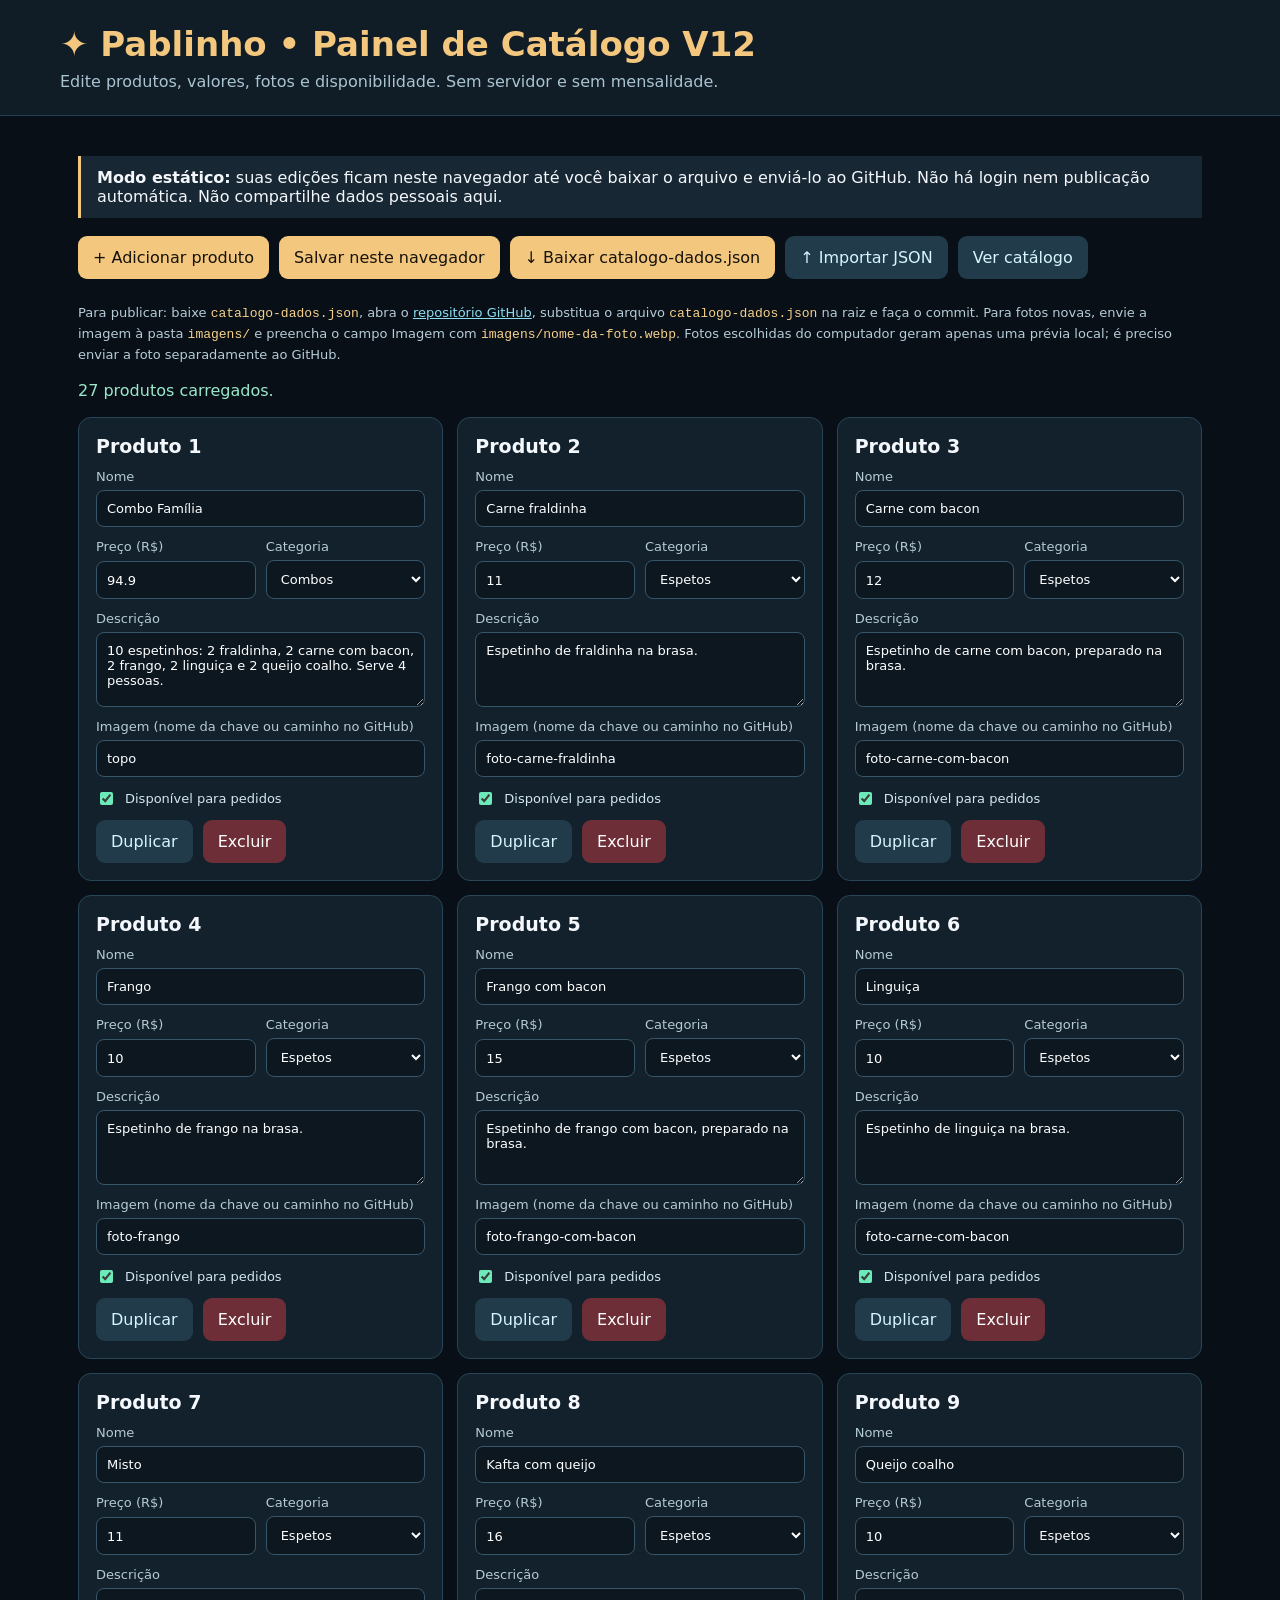
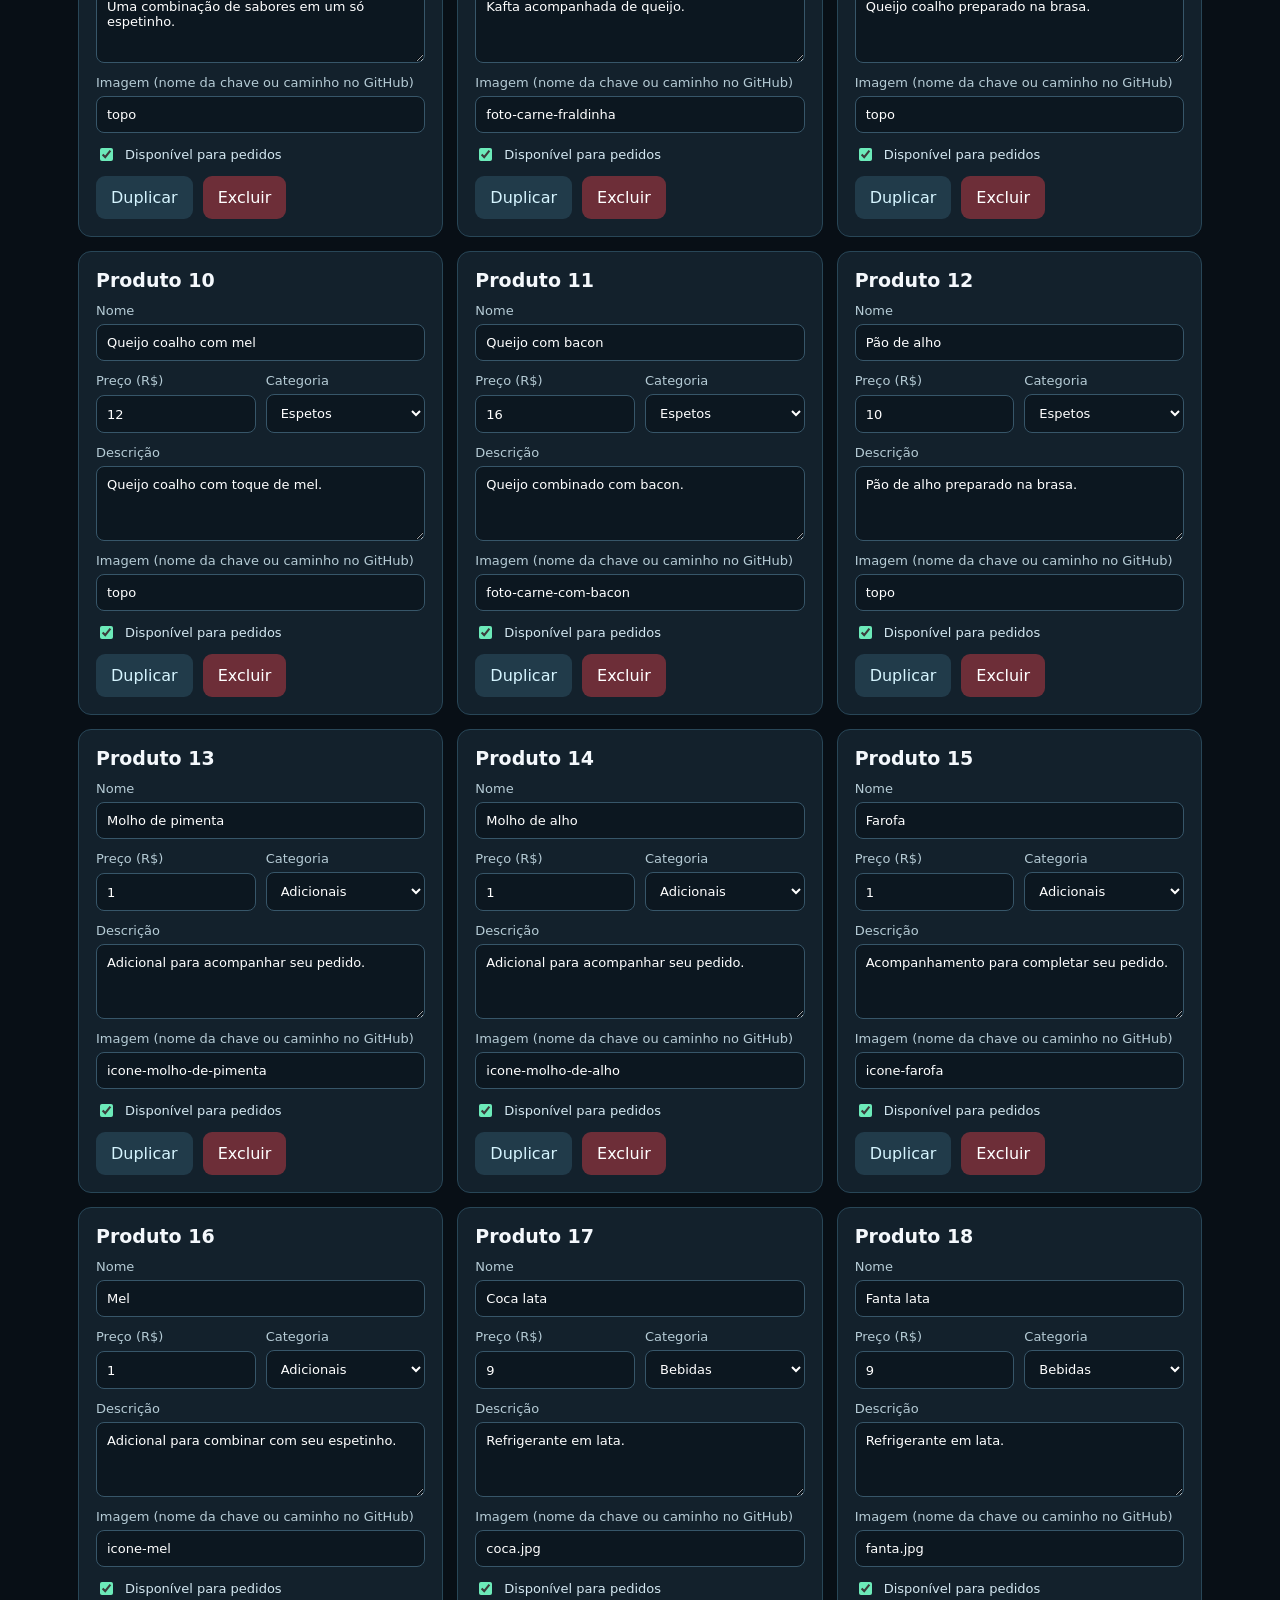
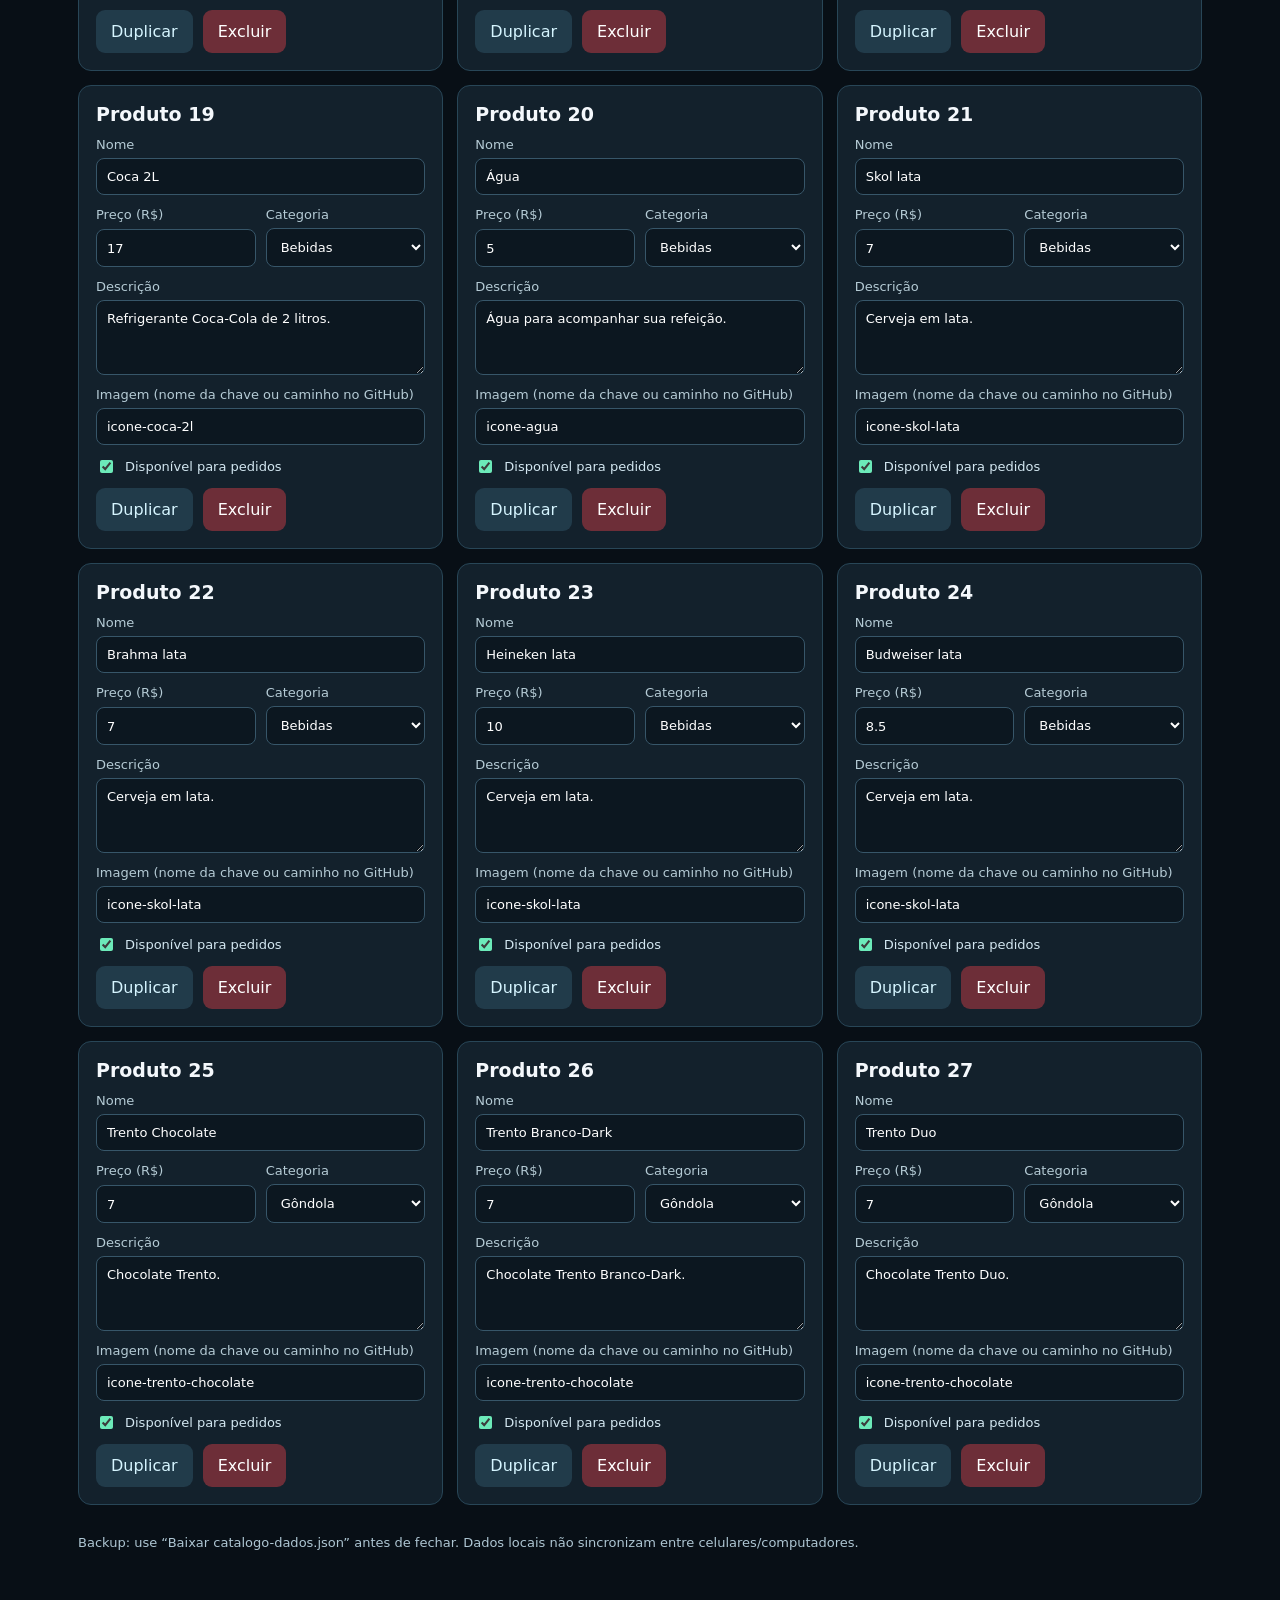
==== admin/index.html @ 972e3fe3 "feat(admin): static product editor with local draft and JSON export/import" ====
<!doctype html><html lang="pt-BR"><head><meta charset="utf-8"><meta name="viewport" content="width=device-width,initial-scale=1"><meta name="robots" content="noindex,nofollow"><title>Painel de edição • Pablinho V12</title><style>
:root{color-scheme:dark;font-family:system-ui,Arial,sans-serif}*{box-sizing:border-box}body{margin:0;background:#080f16;color:#f4f8fc}header{padding:24px max(18px,calc((100vw - 1160px)/2));border-bottom:1px solid #244250;background:#101c26}h1{margin:0;color:#f3c77e;font-size:clamp(23px,4vw,34px)}header p{color:#aac4d1;margin:8px 0 0}main{max-width:1160px;margin:0 auto;padding:22px 18px 70px}.actions{display:flex;flex-wrap:wrap;gap:10px;margin:18px 0 24px}button,.button{background:#f3c77e;color:#16120c;border:0;border-radius:9px;padding:12px 15px;font-weight:750;cursor:pointer;font:inherit;text-decoration:none;display:inline-flex;align-items:center;justify-content:center}.secondary{background:#213b4a;color:#d6f5ff}.danger{background:#6d2e38;color:#fff}input,select,textarea{background:#0c1720;color:#fff;border:1px solid #375669;border-radius:8px;padding:10px;width:100%;font:inherit}label{display:grid;gap:6px;font-size:13px;color:#b5cbd5}textarea{min-height:75px;resize:vertical}.cards{display:grid;grid-template-columns:repeat(auto-fill,minmax(min(100%,320px),1fr));gap:14px}.card{padding:17px;border:1px solid #284657;border-radius:13px;background:#13212c;display:grid;gap:12px}.card h2{margin:0;font-size:19px}.two{display:grid;grid-template-columns:1fr 1fr;gap:10px}.stock{display:flex;align-items:center;gap:9px;color:#d3e7f1}.stock input{width:auto;accent-color:#6ceab9}.hint{font-size:13px;color:#b6ccd8;line-height:1.55}.notice{border-left:3px solid #f3c77e;padding:12px 16px;background:#182734;margin:18px 0}.preview{width:100%;height:150px;object-fit:cover;background:#0b141b;border-radius:8px}.status{color:#9be8cb;min-height:20px}.card .actions{margin:0}.file{display:none}a{color:#8cdef3}code{color:#f7d18b}footer{margin-top:30px;color:#aec6d3;font-size:13px}
</style></head><body><header><h1>✦ Pablinho • Painel de Catálogo V12</h1><p>Edite produtos, valores, fotos e disponibilidade. Sem servidor e sem mensalidade.</p></header><main><div class="notice"><strong>Modo estático:</strong> suas edições ficam neste navegador até você baixar o arquivo e enviá-lo ao GitHub. Não há login nem publicação automática. Não compartilhe dados pessoais aqui.</div><div class="actions"><button id="add">+ Adicionar produto</button><button id="save">Salvar neste navegador</button><button id="export">↓ Baixar catalogo-dados.json</button><label class="button secondary" for="import">↑ Importar JSON</label><input id="import" class="file" type="file" accept=".json,application/json"><a class="button secondary" href="../">Ver catálogo</a></div><p class="hint">Para publicar: baixe <code>catalogo-dados.json</code>, abra o <a href="https://github.com/bertasipedro2-svg/pablinho-site" target="_blank" rel="noopener">repositório GitHub</a>, substitua o arquivo <code>catalogo-dados.json</code> na raiz e faça o commit. Para fotos novas, envie a imagem à pasta <code>imagens/</code> e preencha o campo Imagem com <code>imagens/nome-da-foto.webp</code>. Fotos escolhidas do computador geram apenas uma prévia local; é preciso enviar a foto separadamente ao GitHub.</p><p class="status" id="status" role="status" aria-live="polite"></p><section class="cards" id="cards" aria-label="Produtos"></section><footer>Backup: use “Baixar catalogo-dados.json” antes de fechar. Dados locais não sincronizam entre celulares/computadores.</footer></main>
<script>
(()=>{'use strict';const KEY='pablinho-v12-admin-draft';const $=s=>document.querySelector(s);const cards=$('#cards');let produtos=[];const allowed=['Combos','Espetos','Adicionais','Bebidas','Gôndola'];const safe=t=>String(t??'').replace(/[&<>"']/g,c=>({'&':'&amp;','<':'&lt;','>':'&gt;','"':'&quot;',"'":'&#39;'}[c]));const valid=p=>p&&typeof p.nome==='string'&&typeof p.categoria==='string'&&Number.isFinite(Number(p.preco))&&Number(p.preco)>=0&&typeof p.descricao==='string'&&typeof p.imagem==='string'&&typeof p.disponivel==='boolean';function notify(t){$('#status').textContent=t;}
function normalize(data){if(!data||!Array.isArray(data.produtos)||data.produtos.length>300||!data.produtos.every(valid))throw Error('Arquivo inválido. Verifique produtos e preços.');return data.produtos.map(p=>({nome:String(p.nome).slice(0,120),categoria:String(p.categoria),preco:Number(p.preco),descricao:String(p.descricao).slice(0,800),icone:String(p.icone||'grid'),imagem:String(p.imagem).slice(0,500),disponivel:p.disponivel}));}
function read(){cards.querySelectorAll('.card').forEach(card=>{const p=produtos[Number(card.dataset.index)];if(!p)return;for(const key of ['nome','categoria','descricao','imagem'])p[key]=card.querySelector('[name="'+key+'"]').value.trim();p.preco=Number(card.querySelector('[name="preco"]').value);p.disponivel=card.querySelector('[name="disponivel"]').checked;});}
function render(){cards.replaceChildren();produtos.forEach((p,i)=>{const card=document.createElement('article');card.className='card';card.dataset.index=i;card.innerHTML='<h2>Produto '+(i+1)+'</h2><label>Nome<input name="nome" maxlength="120" required value="'+safe(p.nome)+'"></label><div class="two"><label>Preço (R$)<input name="preco" type="number" min="0" step="0.01" required value="'+p.preco+'"></label><label>Categoria<select name="categoria">'+[...new Set([...allowed,p.categoria])].map(c=>'<option value="'+safe(c)+'"'+(c===p.categoria?' selected':'')+'>'+safe(c)+'</option>').join('')+'</select></label></div><label>Descrição<textarea name="descricao" maxlength="800">'+safe(p.descricao)+'</textarea></label><label>Imagem (nome da chave ou caminho no GitHub)<input name="imagem" value="'+safe(p.imagem)+'"></label><label class="stock"><input name="disponivel" type="checkbox" '+(p.disponivel?'checked':'')+'> Disponível para pedidos</label><div class="actions"><button class="secondary" data-duplicate="'+i+'">Duplicar</button><button class="danger" data-delete="'+i+'">Excluir</button></div>';cards.append(card);});}
function validate(){read();if(!produtos.every(p=>p.nome&&allowed.includes(p.categoria)&&Number.isFinite(p.preco)&&p.preco>=0&&p.imagem)){notify('Preencha nome, categoria, preço válido e imagem de todos os produtos.');return false;}return true;}
$('#save').onclick=()=>{if(!validate())return;try{localStorage.setItem(KEY,JSON.stringify({versao:1,produtos}));notify('Rascunho salvo neste navegador. Ainda não foi publicado.');}catch(e){notify('Não foi possível salvar neste navegador. Baixe o JSON para guardar.');}};
$('#export').onclick=()=>{if(!validate())return;const blob=new Blob([JSON.stringify({versao:1,produtos},null,2)+'\n'],{type:'application/json'});const url=URL.createObjectURL(blob);const a=document.createElement('a');a.href=url;a.download='catalogo-dados.json';a.click();setTimeout(()=>URL.revokeObjectURL(url),3000);notify('Arquivo baixado. Envie-o ao GitHub para publicar.');};
$('#add').onclick=()=>{read();produtos.push({nome:'Novo produto',categoria:'Espetos',preco:0,descricao:'',icone:'grid',imagem:'topo',disponivel:false});render();cards.lastElementChild?.scrollIntoView({behavior:'smooth'});};
cards.addEventListener('click',e=>{const del=e.target.closest('[data-delete]');const dup=e.target.closest('[data-duplicate]');if(!del&&!dup)return;read();const i=Number((del||dup).dataset[del?'delete':'duplicate']);if(del){if(!confirm('Excluir '+produtos[i].nome+' do arquivo exportado?'))return;produtos.splice(i,1);}else produtos.splice(i+1,0,{...produtos[i],nome:produtos[i].nome+' (cópia)'});render();});
$('#import').onchange=async e=>{const file=e.target.files?.[0];if(!file)return;try{if(file.size>1024*1024)throw Error('Arquivo muito grande.');const data=JSON.parse(await file.text());produtos=normalize(data);render();notify('JSON importado. Revise e exporte para publicar.');}catch(err){notify('Erro na importação: '+err.message);}e.target.value='';};
(async()=>{try{const res=await fetch('../catalogo-dados.json',{cache:'no-store'});if(!res.ok)throw Error('Não foi possível carregar os dados publicados.');produtos=normalize(await res.json());const saved=localStorage.getItem(KEY);if(saved){try{if(confirm('Há um rascunho salvo neste navegador. Deseja recuperá-lo?'))produtos=normalize(JSON.parse(saved));}catch(e){}}render();notify(produtos.length+' produtos carregados.');}catch(e){notify('Erro ao carregar dados: '+e.message+' Use Importar JSON ou verifique o endereço do site.');}})();
})();
</script></body></html>
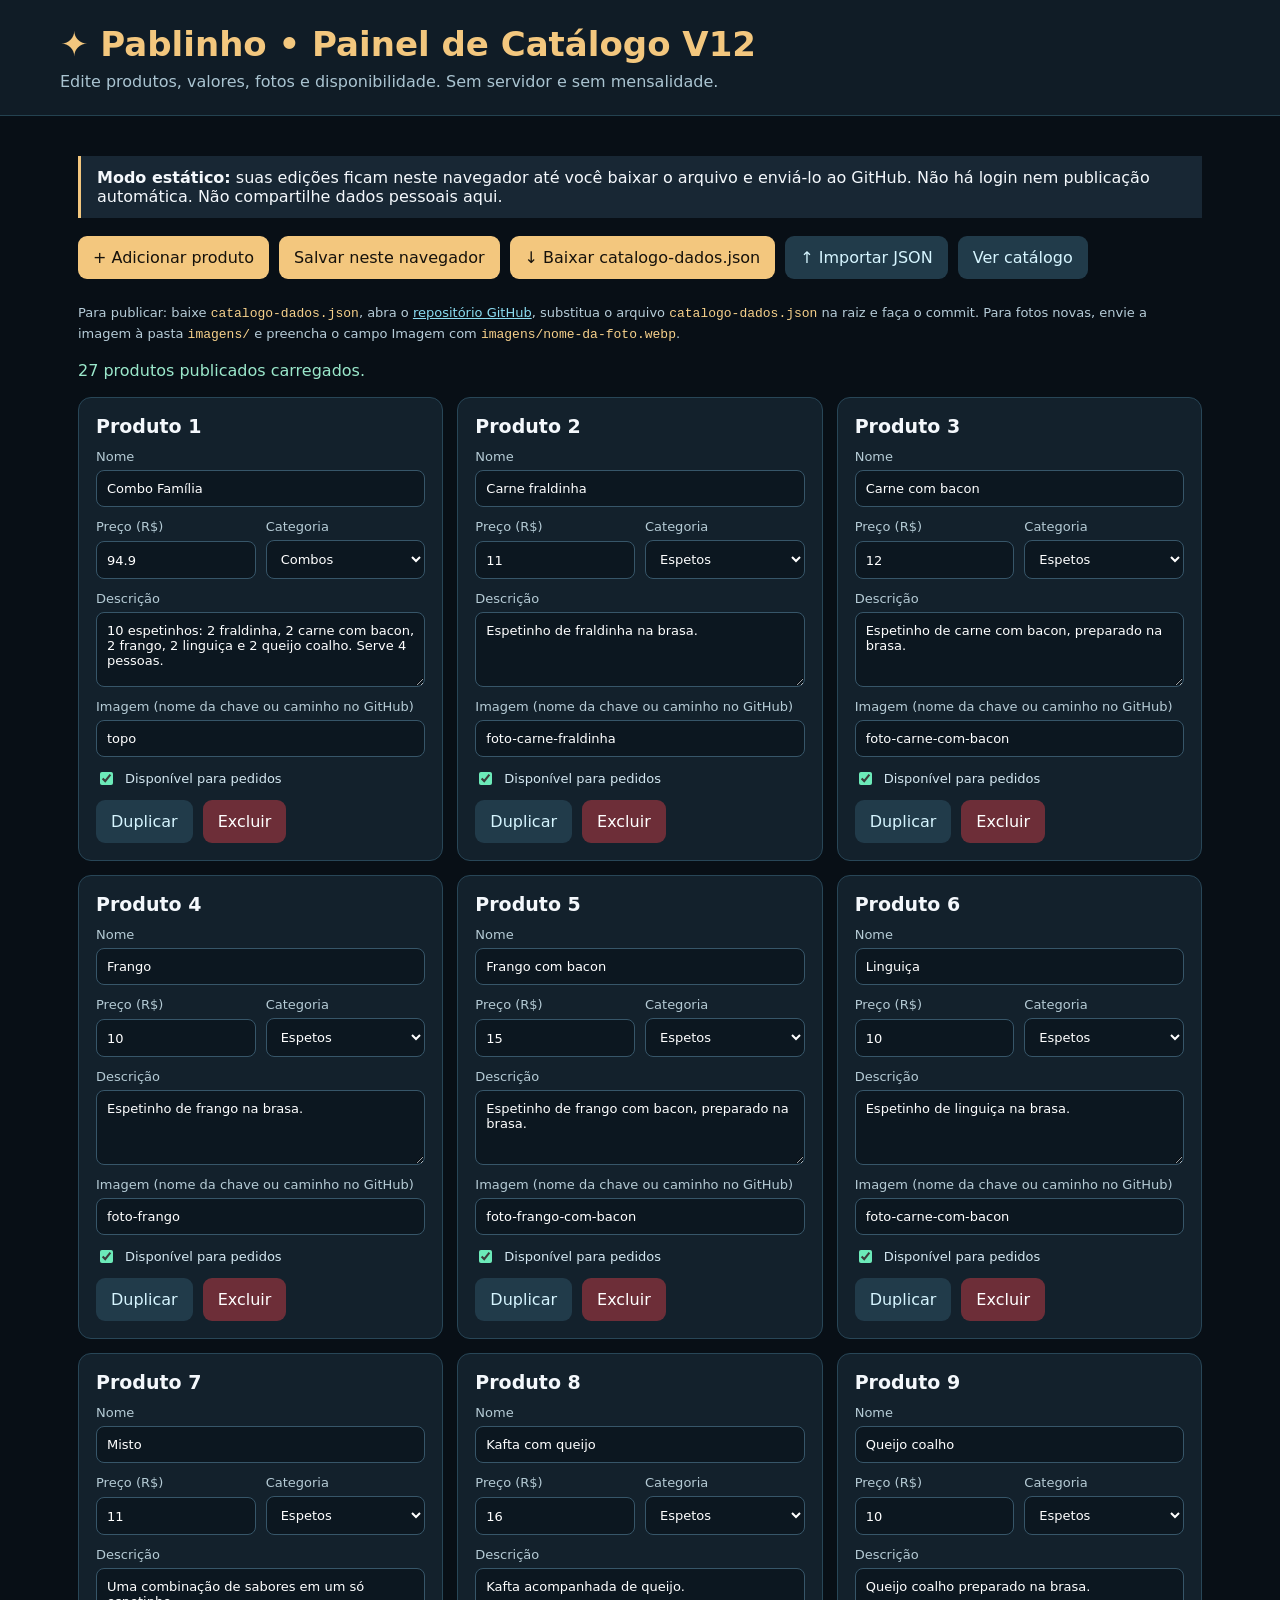
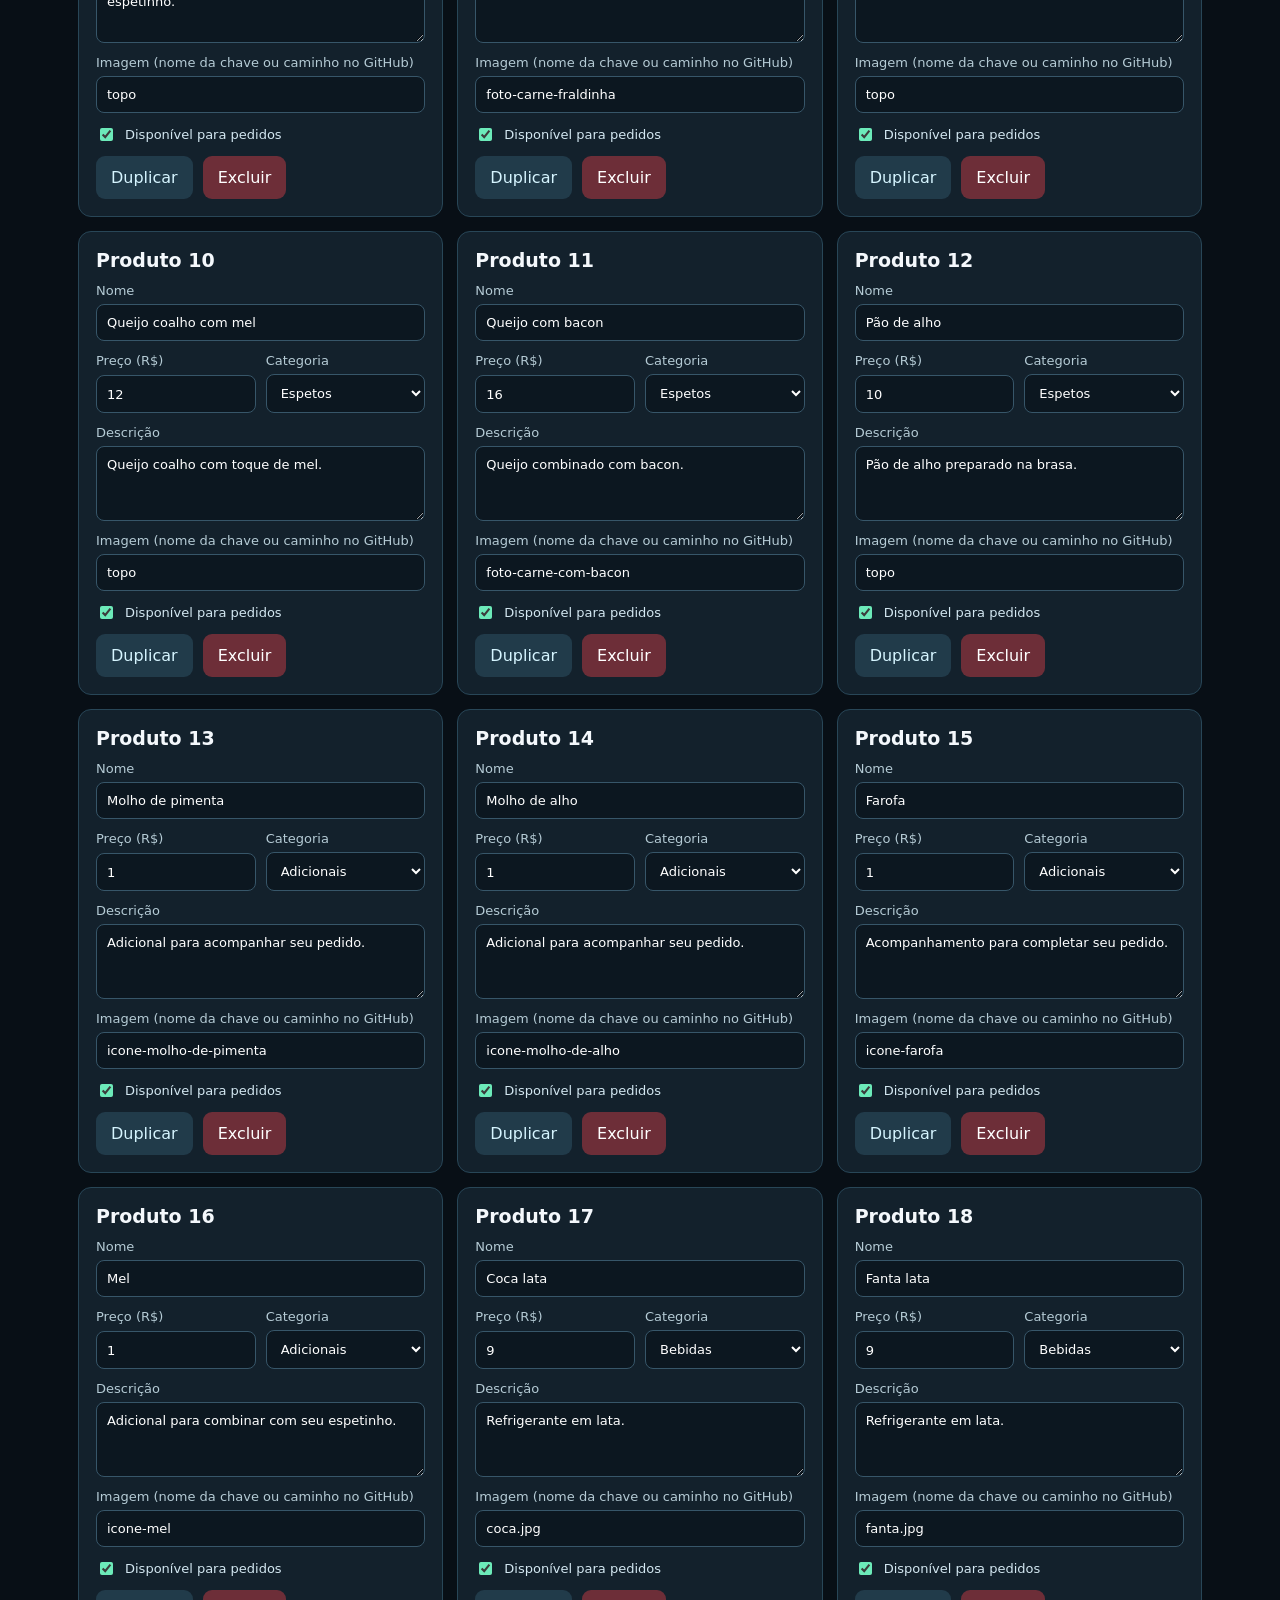
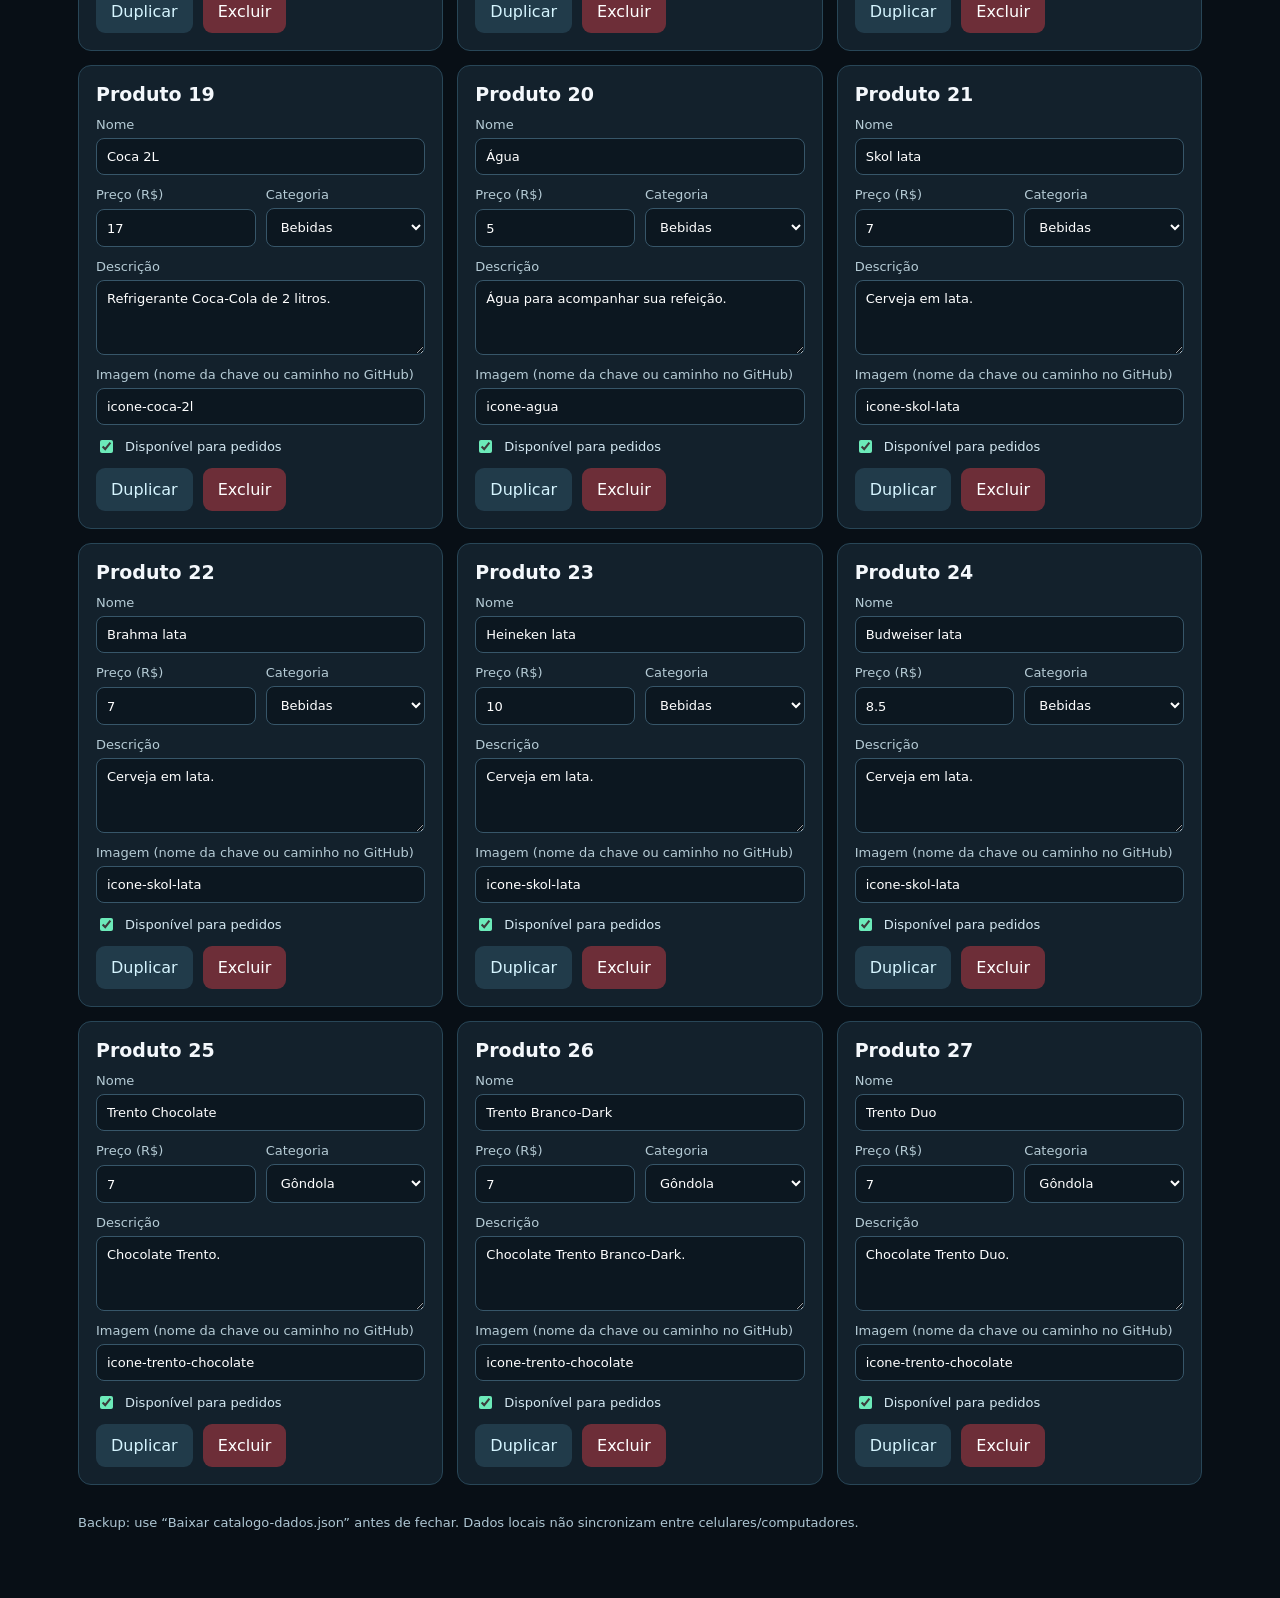
==== commit 943c8d7a: "Corrige editor estático e bloqueia pedido com cardápio indisponível" ====
--- a/admin/index.html
+++ b/admin/index.html
@@ -1,17 +1,38 @@
 <!doctype html><html lang="pt-BR"><head><meta charset="utf-8"><meta name="viewport" content="width=device-width,initial-scale=1"><meta name="robots" content="noindex,nofollow"><title>Painel de edição • Pablinho V12</title><style>
 :root{color-scheme:dark;font-family:system-ui,Arial,sans-serif}*{box-sizing:border-box}body{margin:0;background:#080f16;color:#f4f8fc}header{padding:24px max(18px,calc((100vw - 1160px)/2));border-bottom:1px solid #244250;background:#101c26}h1{margin:0;color:#f3c77e;font-size:clamp(23px,4vw,34px)}header p{color:#aac4d1;margin:8px 0 0}main{max-width:1160px;margin:0 auto;padding:22px 18px 70px}.actions{display:flex;flex-wrap:wrap;gap:10px;margin:18px 0 24px}button,.button{background:#f3c77e;color:#16120c;border:0;border-radius:9px;padding:12px 15px;font-weight:750;cursor:pointer;font:inherit;text-decoration:none;display:inline-flex;align-items:center;justify-content:center}.secondary{background:#213b4a;color:#d6f5ff}.danger{background:#6d2e38;color:#fff}input,select,textarea{background:#0c1720;color:#fff;border:1px solid #375669;border-radius:8px;padding:10px;width:100%;font:inherit}label{display:grid;gap:6px;font-size:13px;color:#b5cbd5}textarea{min-height:75px;resize:vertical}.cards{display:grid;grid-template-columns:repeat(auto-fill,minmax(min(100%,320px),1fr));gap:14px}.card{padding:17px;border:1px solid #284657;border-radius:13px;background:#13212c;display:grid;gap:12px}.card h2{margin:0;font-size:19px}.two{display:grid;grid-template-columns:1fr 1fr;gap:10px}.stock{display:flex;align-items:center;gap:9px;color:#d3e7f1}.stock input{width:auto;accent-color:#6ceab9}.hint{font-size:13px;color:#b6ccd8;line-height:1.55}.notice{border-left:3px solid #f3c77e;padding:12px 16px;background:#182734;margin:18px 0}.preview{width:100%;height:150px;object-fit:cover;background:#0b141b;border-radius:8px}.status{color:#9be8cb;min-height:20px}.card .actions{margin:0}.file{display:none}a{color:#8cdef3}code{color:#f7d18b}footer{margin-top:30px;color:#aec6d3;font-size:13px}
-</style></head><body><header><h1>✦ Pablinho • Painel de Catálogo V12</h1><p>Edite produtos, valores, fotos e disponibilidade. Sem servidor e sem mensalidade.</p></header><main><div class="notice"><strong>Modo estático:</strong> suas edições ficam neste navegador até você baixar o arquivo e enviá-lo ao GitHub. Não há login nem publicação automática. Não compartilhe dados pessoais aqui.</div><div class="actions"><button id="add">+ Adicionar produto</button><button id="save">Salvar neste navegador</button><button id="export">↓ Baixar catalogo-dados.json</button><label class="button secondary" for="import">↑ Importar JSON</label><input id="import" class="file" type="file" accept=".json,application/json"><a class="button secondary" href="../">Ver catálogo</a></div><p class="hint">Para publicar: baixe <code>catalogo-dados.json</code>, abra o <a href="https://github.com/bertasipedro2-svg/pablinho-site" target="_blank" rel="noopener">repositório GitHub</a>, substitua o arquivo <code>catalogo-dados.json</code> na raiz e faça o commit. Para fotos novas, envie a imagem à pasta <code>imagens/</code> e preencha o campo Imagem com <code>imagens/nome-da-foto.webp</code>. Fotos escolhidas do computador geram apenas uma prévia local; é preciso enviar a foto separadamente ao GitHub.</p><p class="status" id="status" role="status" aria-live="polite"></p><section class="cards" id="cards" aria-label="Produtos"></section><footer>Backup: use “Baixar catalogo-dados.json” antes de fechar. Dados locais não sincronizam entre celulares/computadores.</footer></main>
+</style></head><body><header><h1>✦ Pablinho • Painel de Catálogo V12</h1><p>Edite produtos, valores, fotos e disponibilidade. Sem servidor e sem mensalidade.</p></header><main><div class="notice"><strong>Modo estático:</strong> suas edições ficam neste navegador até você baixar o arquivo e enviá-lo ao GitHub. Não há login nem publicação automática. Não compartilhe dados pessoais aqui.</div><div class="actions"><button id="add" disabled>+ Adicionar produto</button><button id="save" disabled>Salvar neste navegador</button><button id="export" disabled>↓ Baixar catalogo-dados.json</button><label class="button secondary" for="import">↑ Importar JSON</label><input id="import" disabled class="file" type="file" accept=".json,application/json"><a class="button secondary" href="../">Ver catálogo</a></div><p class="hint">Para publicar: baixe <code>catalogo-dados.json</code>, abra o <a href="https://github.com/bertasipedro2-svg/pablinho-site" target="_blank" rel="noopener">repositório GitHub</a>, substitua o arquivo <code>catalogo-dados.json</code> na raiz e faça o commit. Para fotos novas, envie a imagem à pasta <code>imagens/</code> e preencha o campo Imagem com <code>imagens/nome-da-foto.webp</code>.</p><p class="status" id="status" role="status" aria-live="polite"></p><section class="cards" id="cards" aria-label="Produtos"></section><footer>Backup: use “Baixar catalogo-dados.json” antes de fechar. Dados locais não sincronizam entre celulares/computadores.</footer></main>
 <script>
 (()=>{'use strict';const KEY='pablinho-v12-admin-draft';const $=s=>document.querySelector(s);const cards=$('#cards');let produtos=[];const allowed=['Combos','Espetos','Adicionais','Bebidas','Gôndola'];const safe=t=>String(t??'').replace(/[&<>"']/g,c=>({'&':'&amp;','<':'&lt;','>':'&gt;','"':'&quot;',"'":'&#39;'}[c]));const valid=p=>p&&typeof p.nome==='string'&&typeof p.categoria==='string'&&Number.isFinite(Number(p.preco))&&Number(p.preco)>=0&&typeof p.descricao==='string'&&typeof p.imagem==='string'&&typeof p.disponivel==='boolean';function notify(t){$('#status').textContent=t;}
 function normalize(data){if(!data||!Array.isArray(data.produtos)||data.produtos.length>300||!data.produtos.every(valid))throw Error('Arquivo inválido. Verifique produtos e preços.');return data.produtos.map(p=>({nome:String(p.nome).slice(0,120),categoria:String(p.categoria),preco:Number(p.preco),descricao:String(p.descricao).slice(0,800),icone:String(p.icone||'grid'),imagem:String(p.imagem).slice(0,500),disponivel:p.disponivel}));}
-function read(){cards.querySelectorAll('.card').forEach(card=>{const p=produtos[Number(card.dataset.index)];if(!p)return;for(const key of ['nome','categoria','descricao','imagem'])p[key]=card.querySelector('[name="'+key+'"]').value.trim();p.preco=Number(card.querySelector('[name="preco"]').value);p.disponivel=card.querySelector('[name="disponivel"]').checked;});}
+function read(){cards.querySelectorAll('.card').forEach(card=>{const p=produtos[Number(card.dataset.index)];if(!p)return;for(const key of ['nome','categoria','descricao','imagem'])p[key]=card.querySelector('[name="'+key+'"]').value.trim();p.preco=card.querySelector('[name="preco"]').valueAsNumber;p.disponivel=card.querySelector('[name="disponivel"]').checked;});}
 function render(){cards.replaceChildren();produtos.forEach((p,i)=>{const card=document.createElement('article');card.className='card';card.dataset.index=i;card.innerHTML='<h2>Produto '+(i+1)+'</h2><label>Nome<input name="nome" maxlength="120" required value="'+safe(p.nome)+'"></label><div class="two"><label>Preço (R$)<input name="preco" type="number" min="0" step="0.01" required value="'+p.preco+'"></label><label>Categoria<select name="categoria">'+[...new Set([...allowed,p.categoria])].map(c=>'<option value="'+safe(c)+'"'+(c===p.categoria?' selected':'')+'>'+safe(c)+'</option>').join('')+'</select></label></div><label>Descrição<textarea name="descricao" maxlength="800">'+safe(p.descricao)+'</textarea></label><label>Imagem (nome da chave ou caminho no GitHub)<input name="imagem" value="'+safe(p.imagem)+'"></label><label class="stock"><input name="disponivel" type="checkbox" '+(p.disponivel?'checked':'')+'> Disponível para pedidos</label><div class="actions"><button class="secondary" data-duplicate="'+i+'">Duplicar</button><button class="danger" data-delete="'+i+'">Excluir</button></div>';cards.append(card);});}
 function validate(){read();if(!produtos.every(p=>p.nome&&allowed.includes(p.categoria)&&Number.isFinite(p.preco)&&p.preco>=0&&p.imagem)){notify('Preencha nome, categoria, preço válido e imagem de todos os produtos.');return false;}return true;}
 $('#save').onclick=()=>{if(!validate())return;try{localStorage.setItem(KEY,JSON.stringify({versao:1,produtos}));notify('Rascunho salvo neste navegador. Ainda não foi publicado.');}catch(e){notify('Não foi possível salvar neste navegador. Baixe o JSON para guardar.');}};
 $('#export').onclick=()=>{if(!validate())return;const blob=new Blob([JSON.stringify({versao:1,produtos},null,2)+'\n'],{type:'application/json'});const url=URL.createObjectURL(blob);const a=document.createElement('a');a.href=url;a.download='catalogo-dados.json';a.click();setTimeout(()=>URL.revokeObjectURL(url),3000);notify('Arquivo baixado. Envie-o ao GitHub para publicar.');};
 $('#add').onclick=()=>{read();produtos.push({nome:'Novo produto',categoria:'Espetos',preco:0,descricao:'',icone:'grid',imagem:'topo',disponivel:false});render();cards.lastElementChild?.scrollIntoView({behavior:'smooth'});};
 cards.addEventListener('click',e=>{const del=e.target.closest('[data-delete]');const dup=e.target.closest('[data-duplicate]');if(!del&&!dup)return;read();const i=Number((del||dup).dataset[del?'delete':'duplicate']);if(del){if(!confirm('Excluir '+produtos[i].nome+' do arquivo exportado?'))return;produtos.splice(i,1);}else produtos.splice(i+1,0,{...produtos[i],nome:produtos[i].nome+' (cópia)'});render();});
-$('#import').onchange=async e=>{const file=e.target.files?.[0];if(!file)return;try{if(file.size>1024*1024)throw Error('Arquivo muito grande.');const data=JSON.parse(await file.text());produtos=normalize(data);render();notify('JSON importado. Revise e exporte para publicar.');}catch(err){notify('Erro na importação: '+err.message);}e.target.value='';};
-(async()=>{try{const res=await fetch('../catalogo-dados.json',{cache:'no-store'});if(!res.ok)throw Error('Não foi possível carregar os dados publicados.');produtos=normalize(await res.json());const saved=localStorage.getItem(KEY);if(saved){try{if(confirm('Há um rascunho salvo neste navegador. Deseja recuperá-lo?'))produtos=normalize(JSON.parse(saved));}catch(e){}}render();notify(produtos.length+' produtos carregados.');}catch(e){notify('Erro ao carregar dados: '+e.message+' Use Importar JSON ou verifique o endereço do site.');}})();
+$('#import').onchange=async e=>{const file=e.target.files?.[0];if(!file)return;try{if(file.size>1024*1024)throw Error('Arquivo muito grande.');const data=JSON.parse(await file.text());produtos=normalize(data);render();enableEditing();notify('JSON importado. Revise e exporte para publicar.');}catch(err){notify('Erro na importação: '+err.message);}e.target.value='';};
+function enableEditing(){
+ for(const selector of ['#add','#save','#export'])$(selector).disabled=false;
+}
+(async()=>{
+ let published=null, draft=null;
+ try{
+  const res=await fetch('../catalogo-dados.json',{cache:'no-store',signal:AbortSignal.timeout(10000)});
+  if(res.ok)published=normalize(await res.json());
+ }catch(e){}
+ try{
+  const saved=localStorage.getItem(KEY);
+  if(saved)draft=normalize(JSON.parse(saved));
+ }catch(e){}
+ $('#import').disabled=false;
+ if(draft&&(!published||confirm('Há um rascunho salvo neste navegador. Deseja recuperá-lo?'))){
+  produtos=draft;render();enableEditing();notify(produtos.length+' produtos recuperados do rascunho local.');
+ }else if(published){
+  produtos=published;render();enableEditing();notify(produtos.length+' produtos publicados carregados.');
+ }else{
+  notify('Não foi possível carregar o catálogo publicado. Importe uma cópia do JSON para continuar.');
+ }
+})();
 })();
 </script></body></html>
